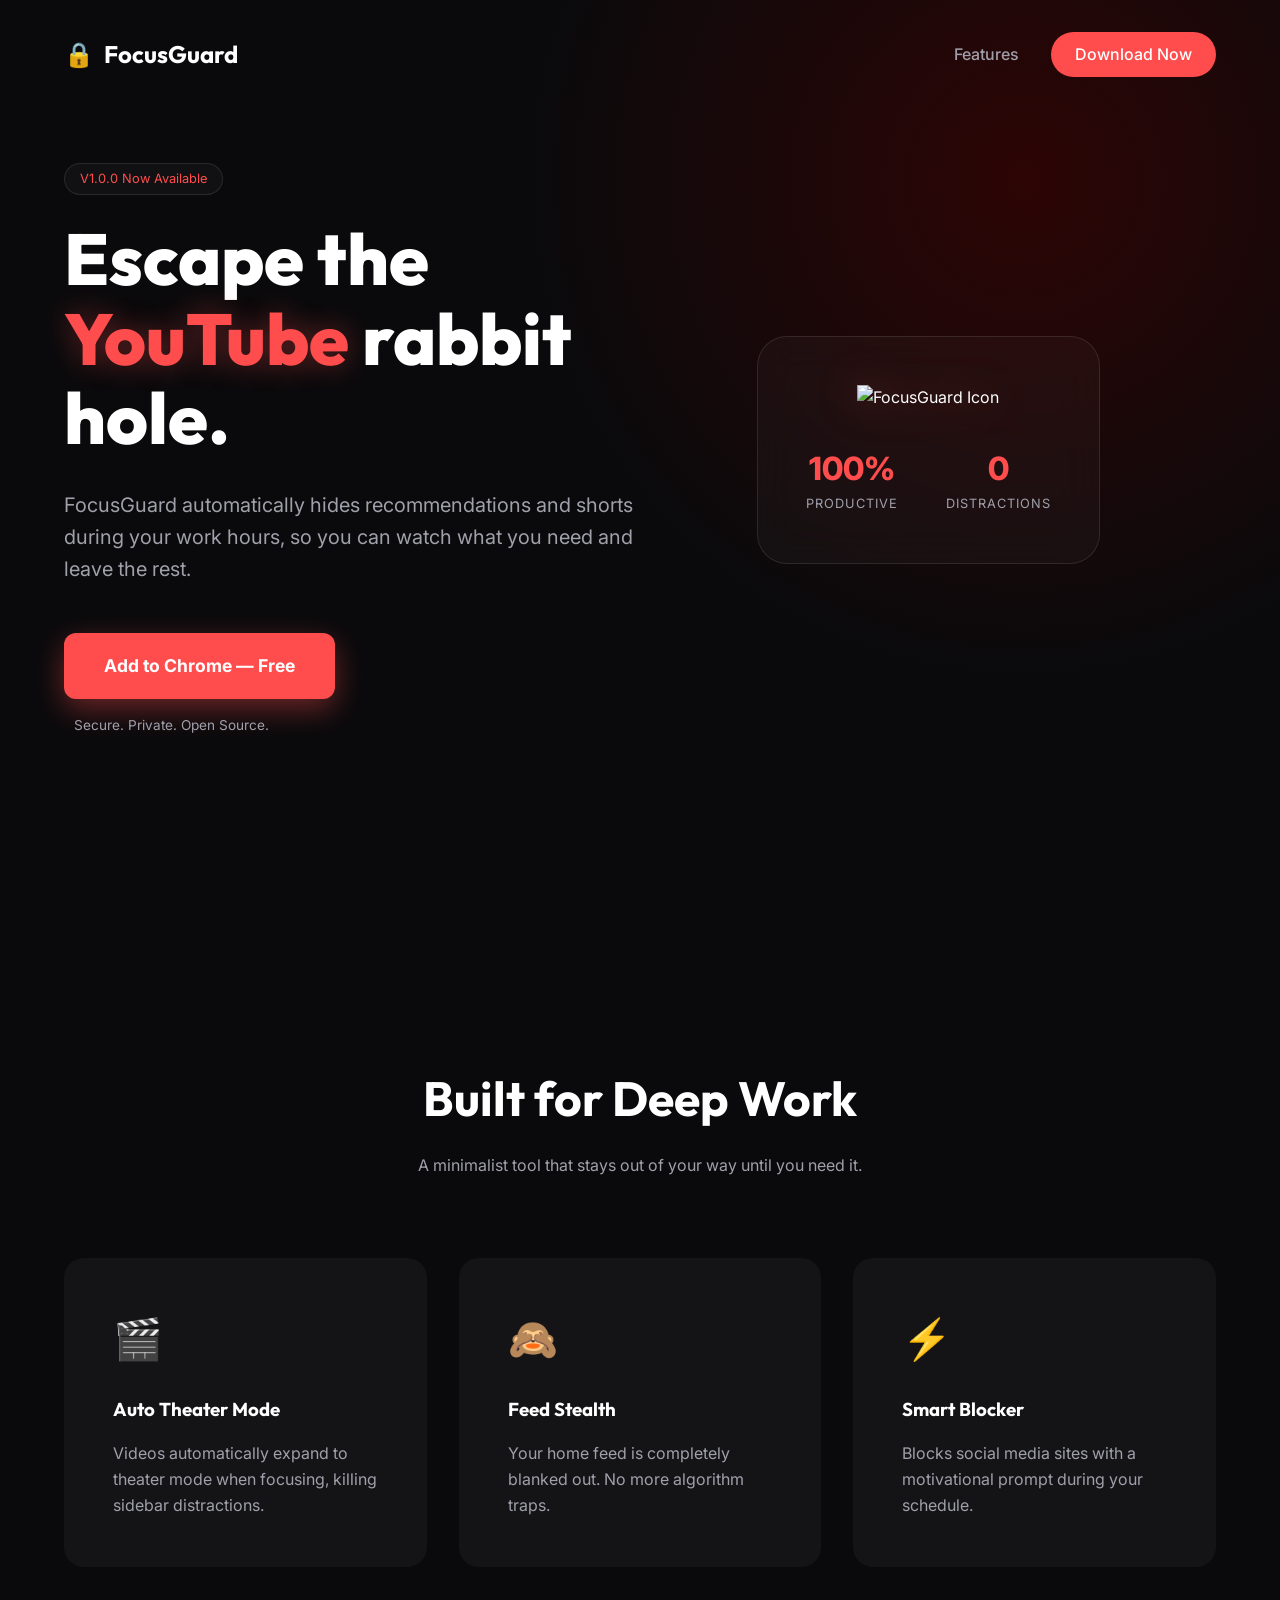
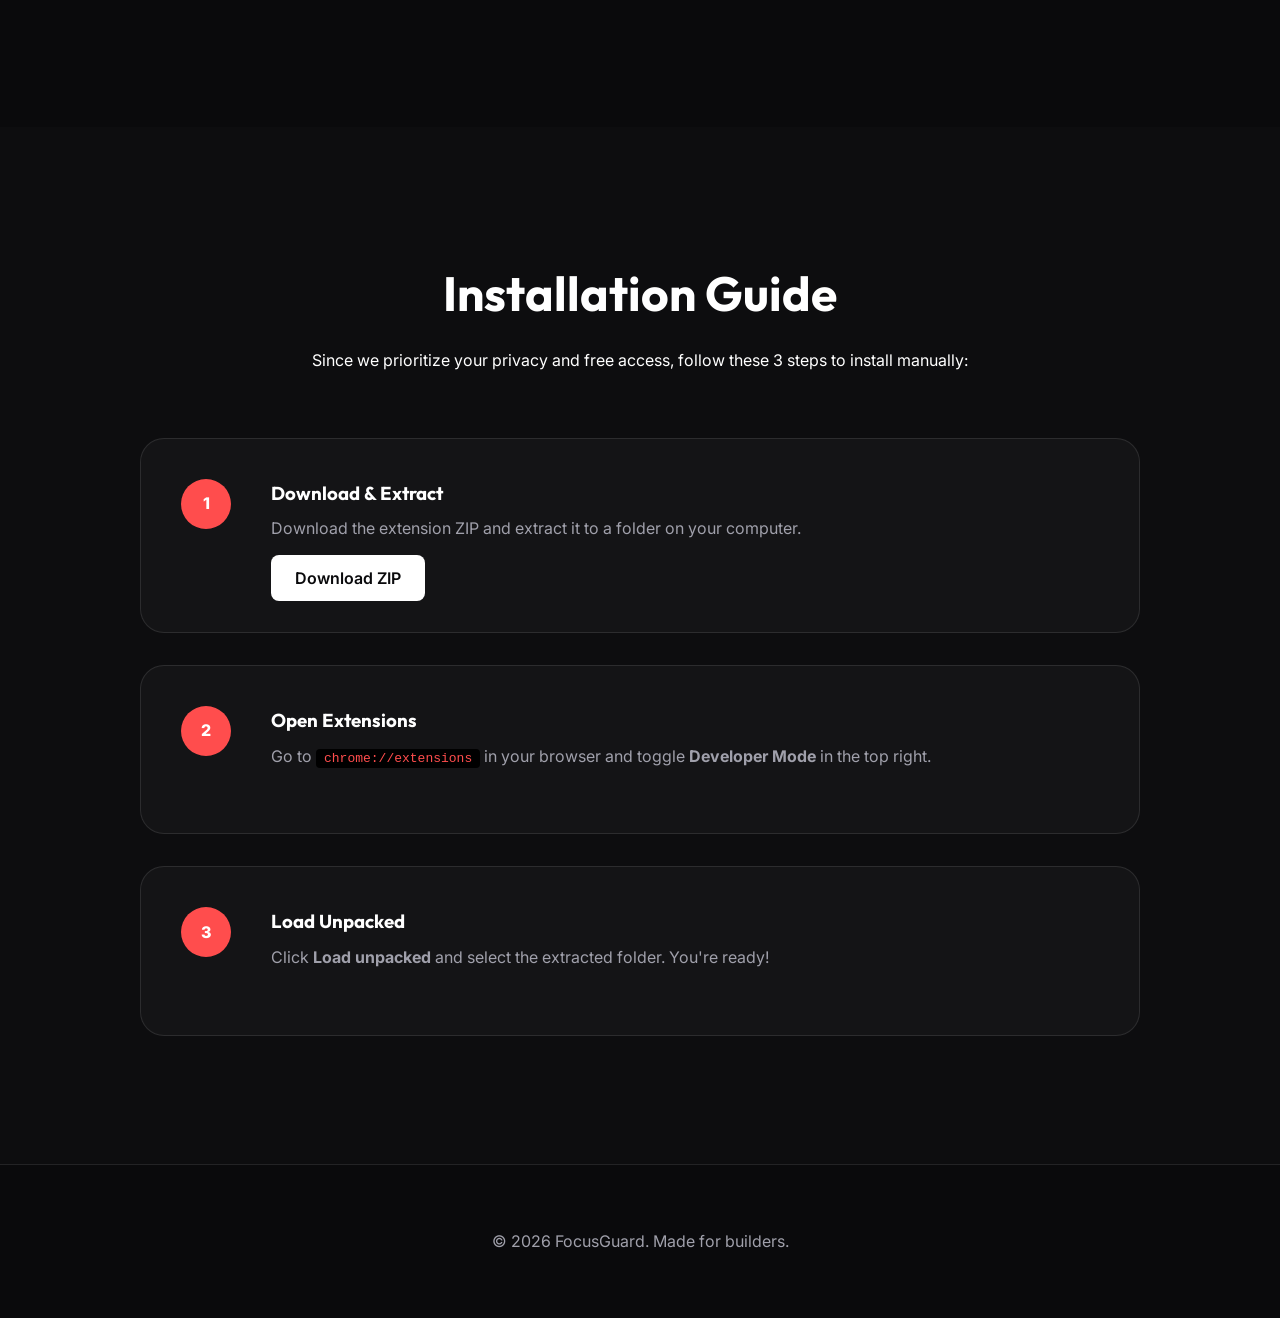
==== docs/index.html @ 642ff017 "chore: rename website to docs for GitHub Pages compatibility" ====
<!DOCTYPE html>
<html lang="en">
<head>
    <meta charset="UTF-8">
    <meta name="viewport" content="width=device-width, initial-scale=1.0">
    <title>FocusGuard | Reclaim Your Deep Work</title>
    <link rel="stylesheet" href="style.css">
    <link rel="preconnect" href="https://fonts.googleapis.com">
    <link rel="preconnect" href="https://fonts.gstatic.com" crossorigin>
    <link href="https://fonts.googleapis.com/css2?family=Inter:wght@400;600;800&family=Outfit:wght@300;500;700&display=swap" rel="stylesheet">
</head>
<body>
    <nav>
        <div class="logo">
            <span class="lock-icon">🔒</span>
            FocusGuard
        </div>
        <div class="nav-links">
            <a href="#features">Features</a>
            <a href="#install" class="btn-primary">Download Now</a>
        </div>
    </nav>

    <header>
        <div class="hero-content">
            <div class="badge">V1.0.0 Now Available</div>
            <h1>Escape the <span>YouTube</span> rabbit hole.</h1>
            <p>FocusGuard automatically hides recommendations and shorts during your work hours, so you can watch what you need and leave the rest.</p>
            <div class="hero-btns">
                <a href="#install" class="btn-main">Add to Chrome — Free</a>
                <span class="subtext">Secure. Private. Open Source.</span>
            </div>
        </div>
        <div class="hero-preview">
            <div class="glass-card">
                <img src="https://raw.githubusercontent.com/rohit133/focus-guard/main/icons/icon128.png" alt="FocusGuard Icon" class="preview-icon">
                <div class="preview-stats">
                    <div class="stat">
                        <span class="val">100%</span>
                        <span class="lbl">Productive</span>
                    </div>
                    <div class="stat">
                        <span class="val">0</span>
                        <span class="lbl">Distractions</span>
                    </div>
                </div>
            </div>
        </div>
    </header>

    <section id="features" class="features">
        <div class="section-title">
            <h2>Built for Deep Work</h2>
            <p>A minimalist tool that stays out of your way until you need it.</p>
        </div>
        <div class="feature-grid">
            <div class="feature-card">
                <div class="f-icon">🎬</div>
                <h3>Auto Theater Mode</h3>
                <p>Videos automatically expand to theater mode when focusing, killing sidebar distractions.</p>
            </div>
            <div class="feature-card">
                <div class="f-icon">🙈</div>
                <h3>Feed Stealth</h3>
                <p>Your home feed is completely blanked out. No more algorithm traps.</p>
            </div>
            <div class="feature-card">
                <div class="f-icon">⚡</div>
                <h3>Smart Blocker</h3>
                <p>Blocks social media sites with a motivational prompt during your schedule.</p>
            </div>
        </div>
    </section>

    <section id="install" class="install">
        <div class="container">
            <div class="install-header">
                <h2>Installation Guide</h2>
                <p>Since we prioritize your privacy and free access, follow these 3 steps to install manually:</p>
            </div>

            <div class="steps-container">
                <div class="step">
                    <div class="step-num">1</div>
                    <div class="step-txt">
                        <h3>Download & Extract</h3>
                        <p>Download the extension ZIP and extract it to a folder on your computer.</p>
                        <a href="https://github.com/rohit133/focus-guard/archive/refs/heads/main.zip" class="btn-step">Download ZIP</a>
                    </div>
                </div>
                <div class="step">
                    <div class="step-num">2</div>
                    <div class="step-txt">
                        <h3>Open Extensions</h3>
                        <p>Go to <code class="code-link">chrome://extensions</code> in your browser and toggle <b>Developer Mode</b> in the top right.</p>
                    </div>
                </div>
                <div class="step">
                    <div class="step-num">3</div>
                    <div class="step-txt">
                        <h3>Load Unpacked</h3>
                        <p>Click <b>Load unpacked</b> and select the extracted folder. You're ready!</p>
                    </div>
                </div>
            </div>
        </div>
    </section>

    <footer>
        <p>&copy; 2026 FocusGuard. Made for builders.</p>
    </footer>
</body>
</html>
---- docs/style.css ----
:root {
    --bg: #0a0a0c;
    --card: #141417;
    --primary: #ff4d4d;
    --primary-glow: rgba(255, 77, 77, 0.4);
    --text: #ffffff;
    --text-muted: #a0a0ab;
    --glass: rgba(255, 255, 255, 0.03);
    --glass-border: rgba(255, 255, 255, 0.1);
}

* {
    margin: 0;
    padding: 0;
    box-sizing: border-box;
    scroll-behavior: smooth;
}

body {
    background-color: var(--bg);
    color: var(--text);
    font-family: 'Inter', sans-serif;
    line-height: 1.6;
    overflow-x: hidden;
}

h1, h2, h3, .logo {
    font-family: 'Outfit', sans-serif;
}

/* ── NAVIGATION ── */
nav {
    display: flex;
    justify-content: space-between;
    padding: 2rem 5%;
    align-items: center;
    position: absolute;
    width: 100%;
    z-index: 100;
}

.logo {
    font-size: 1.5rem;
    font-weight: 700;
    display: flex;
    align-items: center;
    gap: 10px;
}

.nav-links {
    display: flex;
    gap: 2rem;
    align-items: center;
}

.nav-links a {
    color: var(--text-muted);
    text-decoration: none;
    transition: color 0.3s;
    font-weight: 500;
}

.nav-links a:hover {
    color: var(--text);
}

.btn-primary {
    background: var(--primary);
    color: white !important;
    padding: 0.6rem 1.5rem;
    border-radius: 50px;
    font-weight: 600;
}

/* ── HERO ── */
header {
    height: 100vh;
    display: flex;
    align-items: center;
    padding: 0 5%;
    position: relative;
    background: radial-gradient(circle at 80% 20%, #2d0505 0%, transparent 40%);
}

.hero-content {
    flex: 1;
    max-width: 650px;
}

.badge {
    display: inline-block;
    background: var(--glass);
    border: 1px solid var(--glass-border);
    padding: 5px 15px;
    border-radius: 20px;
    font-size: 0.8rem;
    color: var(--primary);
    margin-bottom: 1.5rem;
}

header h1 {
    font-size: 4.5rem;
    line-height: 1.1;
    margin-bottom: 2rem;
    font-weight: 800;
}

header h1 span {
    color: var(--primary);
    text-shadow: 0 0 30px var(--primary-glow);
}

header p {
    font-size: 1.25rem;
    color: var(--text-muted);
    margin-bottom: 3rem;
}

.hero-btns {
    display: flex;
    flex-direction: column;
    gap: 1rem;
}

.btn-main {
    background: var(--primary);
    color: white;
    text-decoration: none;
    padding: 1.2rem 2.5rem;
    border-radius: 12px;
    font-size: 1.1rem;
    font-weight: 700;
    width: fit-content;
    box-shadow: 0 10px 30px var(--primary-glow);
    transition: transform 0.3s;
}

.btn-main:hover {
    transform: translateY(-3px);
}

.subtext {
    font-size: 0.85rem;
    color: var(--text-muted);
    margin-left: 10px;
}

.hero-preview {
    flex: 1;
    display: flex;
    justify-content: center;
}

.glass-card {
    background: var(--glass);
    backdrop-filter: blur(20px);
    border: 1px solid var(--glass-border);
    padding: 3rem;
    border-radius: 30px;
    text-align: center;
    animation: float 6s ease-in-out infinite;
}

@keyframes float {
    0%, 100% { transform: translateY(0); }
    50% { transform: translateY(-20px); }
}

.preview-icon {
    width: 120px;
    filter: drop-shadow(0 0 20px var(--primary-glow));
    margin-bottom: 2rem;
}

.preview-stats {
    display: flex;
    gap: 3rem;
}

.stat {
    display: flex;
    flex-direction: column;
}

.stat .val {
    font-size: 2rem;
    font-weight: 800;
    color: var(--primary);
}

.stat .lbl {
    font-size: 0.8rem;
    color: var(--text-muted);
    text-transform: uppercase;
    letter-spacing: 1px;
}

/* ── FEATURES ── */
.features {
    padding: 10rem 5%;
}

.section-title {
    text-align: center;
    margin-bottom: 5rem;
}

.section-title h2 {
    font-size: 3rem;
    margin-bottom: 1rem;
}

.section-title p {
    color: var(--text-muted);
}

.feature-grid {
    display: grid;
    grid-template-columns: repeat(auto-fit, minmax(300px, 1fr));
    gap: 2rem;
}

.feature-card {
    background: var(--card);
    padding: 3rem;
    border-radius: 20px;
    transition: border 0.3s;
    border: 1px solid transparent;
}

.feature-card:hover {
    border-color: var(--glass-border);
}

.f-icon {
    font-size: 2.5rem;
    margin-bottom: 1.5rem;
}

.feature-card h3 {
    margin-bottom: 1rem;
}

.feature-card p {
    color: var(--text-muted);
}

/* ── INSTALL ── */
.install {
    padding: 8rem 5%;
    background: #0d0d0f;
}

.container {
    max-width: 1000px;
    margin: 0 auto;
}

.install-header {
    text-align: center;
    margin-bottom: 4rem;
}

.install-header h2 {
    font-size: 3rem;
    margin-bottom: 1rem;
}

.steps-container {
    display: flex;
    flex-direction: column;
    gap: 2rem;
}

.step {
    display: flex;
    gap: 2.5rem;
    align-items: flex-start;
    background: var(--glass);
    padding: 2.5rem;
    border-radius: 24px;
    border: 1px solid var(--glass-border);
}

.step-num {
    background: var(--primary);
    width: 50px;
    height: 50px;
    border-radius: 50%;
    display: flex;
    align-items: center;
    justify-content: center;
    font-weight: 800;
    flex-shrink: 0;
}

.step-txt h3 {
    margin-bottom: 0.5rem;
}

.step-txt p {
    color: var(--text-muted);
    margin-bottom: 1.5rem;
}

.code-link {
    background: #000;
    padding: 2px 8px;
    border-radius: 4px;
    color: var(--primary);
}

.btn-step {
    background: var(--text);
    color: var(--bg);
    text-decoration: none;
    padding: 0.8rem 1.5rem;
    border-radius: 8px;
    font-weight: 600;
    transition: opacity 0.3s;
}

.btn-step:hover {
    opacity: 0.9;
}

/* ── FOOTER ── */
footer {
    padding: 4rem;
    text-align: center;
    border-top: 1px solid var(--glass-border);
    color: var(--text-muted);
}

@media (max-width: 768px) {
    header {
        flex-direction: column;
        padding-top: 10rem;
        text-align: center;
        height: auto;
    }
    header h1 { font-size: 3rem; }
    .hero-btns { align-items: center; }
    .hero-preview { margin-top: 5rem; }
}
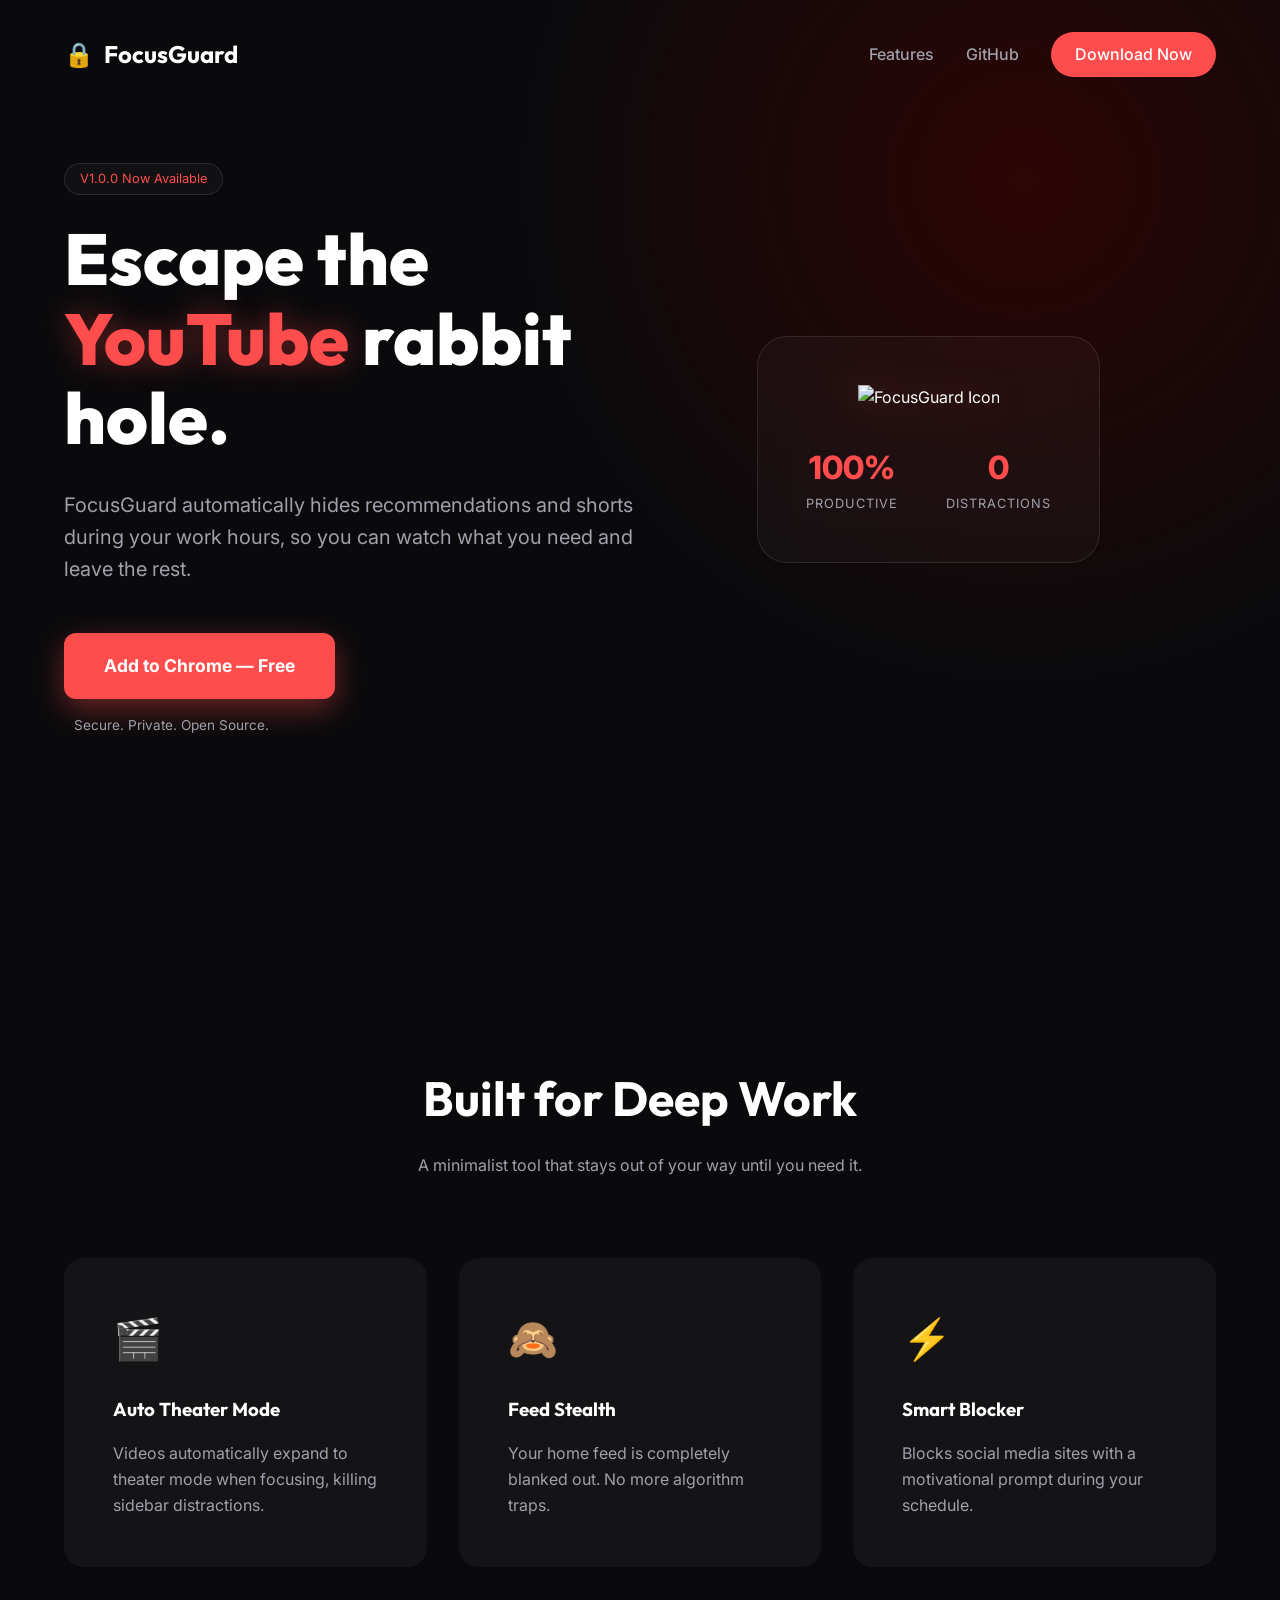
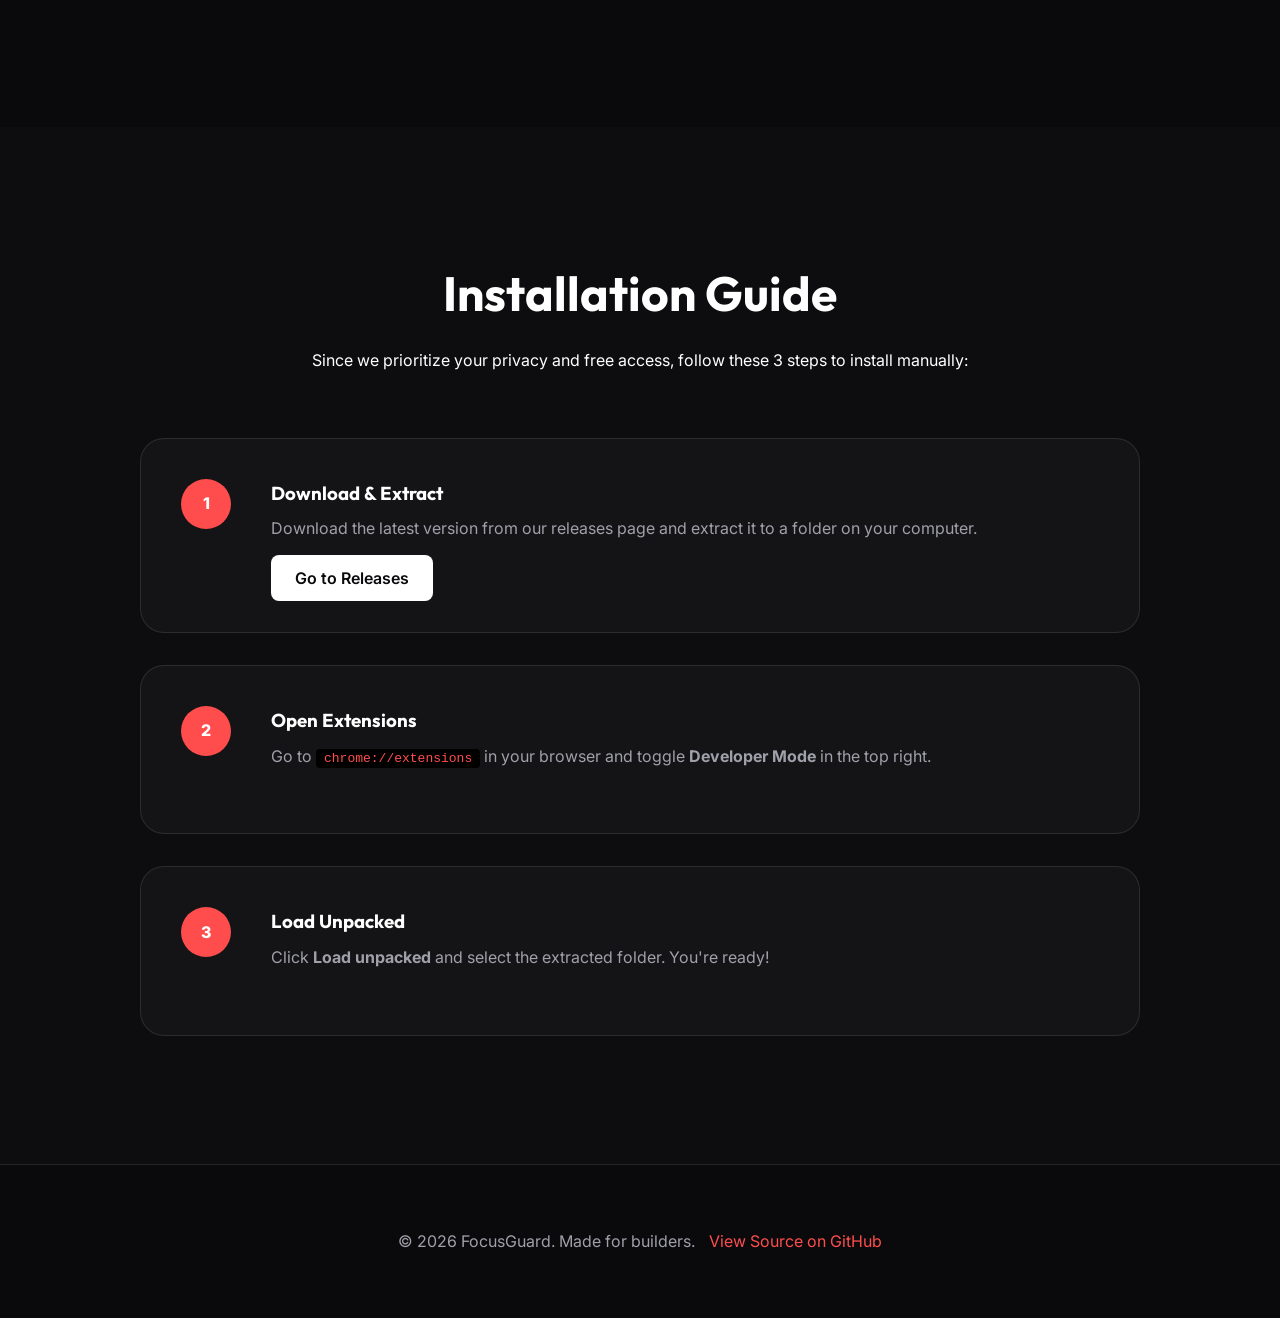
==== commit 868c9966: "docs: update landing page with github and release links" ====
--- a/docs/index.html
+++ b/docs/index.html
@@ -17,6 +17,7 @@
         </div>
         <div class="nav-links">
             <a href="#features">Features</a>
+            <a href="https://github.com/rohit133/focus-guard" target="_blank">GitHub</a>
             <a href="#install" class="btn-primary">Download Now</a>
         </div>
     </nav>
@@ -84,8 +85,8 @@
                     <div class="step-num">1</div>
                     <div class="step-txt">
                         <h3>Download & Extract</h3>
-                        <p>Download the extension ZIP and extract it to a folder on your computer.</p>
-                        <a href="https://github.com/rohit133/focus-guard/archive/refs/heads/main.zip" class="btn-step">Download ZIP</a>
+                        <p>Download the latest version from our releases page and extract it to a folder on your computer.</p>
+                        <a href="https://github.com/rohit133/focus-guard/releases" target="_blank" class="btn-step">Go to Releases</a>
                     </div>
                 </div>
                 <div class="step">
@@ -107,7 +108,7 @@
     </section>
 
     <footer>
-        <p>&copy; 2026 FocusGuard. Made for builders.</p>
+        <p>&copy; 2026 FocusGuard. Made for builders. <a href="https://github.com/rohit133/focus-guard" target="_blank" style="color: var(--primary); text-decoration: none; margin-left: 10px;">View Source on GitHub</a></p>
     </footer>
 </body>
 </html>
